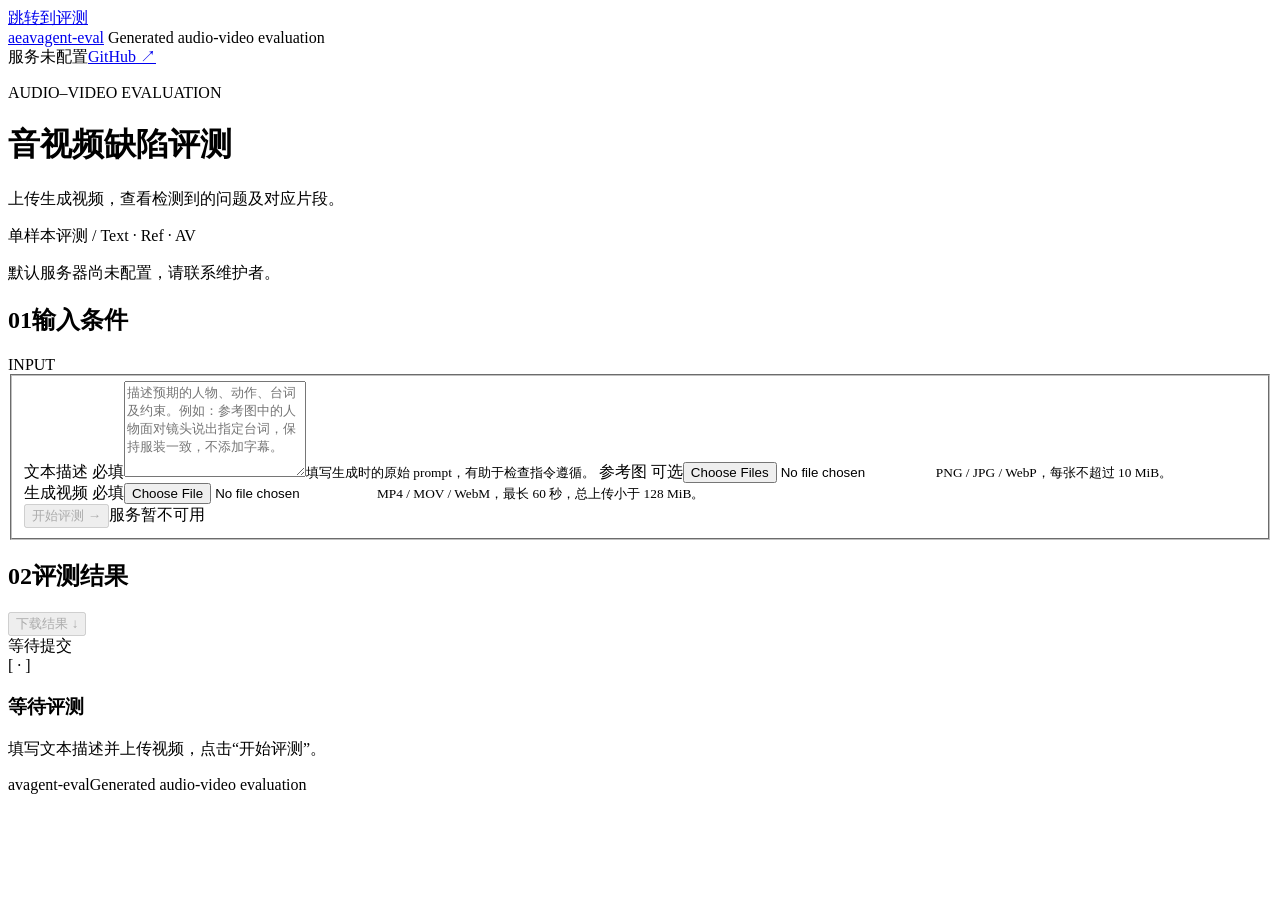
==== web_app/index.html @ 3fe58342 "Remove reference-image count limit and preserve upload order" ====
<!doctype html>
<html lang="zh-CN">
<head>
  <meta charset="utf-8">
  <meta name="viewport" content="width=device-width, initial-scale=1">
  <meta name="description" content="avagent-eval — 上传生成视频、文本描述与参考图，检测音视频问题并定位到对应片段。">
  <meta name="referrer" content="no-referrer">
  <title>avagent-eval · 音视频缺陷评测</title>
  <link rel="icon" href="icon.svg" type="image/svg+xml">
  <link rel="stylesheet" href="styles.css?v=20260910-align">
  <script src="config.js?v=20260910-evaluate" defer></script>
  <script src="job-events.js?v=20260910-evaluate" defer></script>
  <script src="app.js?v=b74d552eb9b5" defer></script>
</head>
<body>
  <a class="skip" href="#main">跳转到评测</a>
  <header class="topbar">
    <a class="brand" href="./"><span class="brand-mark" aria-hidden="true">ae</span>avagent<span>-eval</span></a>
    <span class="header-caption">Generated audio-video evaluation</span>
    <div class="header-links"><span id="connection-status" class="status">正在连接…</span><a href="https://github.com/XuanhaoChang/AVagent-Eval" target="_blank" rel="noopener noreferrer">GitHub ↗</a></div>
  </header>
  <main id="main">
    <div class="page-heading"><div><p class="eyebrow">AUDIO–VIDEO EVALUATION</p><h1>音视频缺陷评测</h1><p>上传生成视频，查看检测到的问题及对应片段。</p></div><span class="mode-label">单样本评测 <span>/</span> Text · Ref · AV</span></div>
    <p id="notice" class="notice" role="status" aria-live="polite" hidden></p>
    <button id="retry-connection" class="text-button connection-retry" type="button" hidden>重试连接</button>
    <div class="workspace">
      <section class="panel inputs" aria-labelledby="input-title">
        <div class="panel-heading"><h2 id="input-title"><span class="section-number">01</span>输入条件</h2><span class="muted">INPUT</span></div>
        <form id="evaluation-form">
          <fieldset id="input-fields">
            <label class="field">文本描述 <span class="required">必填</span><textarea id="prompt" name="prompt" rows="6" maxlength="10000" required placeholder="描述预期的人物、动作、台词及约束。例如：参考图中的人物面对镜头说出指定台词，保持服装一致，不添加字幕。"></textarea><small>填写生成时的原始 prompt，有助于检查指令遵循。</small></label>
            <label class="field">参考图 <span class="optional">可选</span><input id="references" name="references" type="file" accept="image/png,image/jpeg,image/webp" multiple><small>PNG / JPG / WebP，每张不超过 10 MiB。</small></label>
            <div id="reference-previews" class="reference-previews" aria-label="已选参考图"></div>
            <label class="field">生成视频 <span class="required">必填</span><input id="video-input" name="video" type="file" accept="video/mp4,video/quicktime,video/webm" required><small>MP4 / MOV / WebM，最长 60 秒，总上传小于 <span id="upload-limit">128</span> MiB。</small></label>
            <figure id="video-figure" hidden><video id="video-preview" controls preload="metadata" playsinline></video><figcaption id="video-caption"></figcaption></figure>
            <div class="submit-row"><button id="run" class="primary" type="submit" disabled>开始评测 <span aria-hidden="true">→</span></button><span id="submit-hint">正在连接服务…</span></div>
          </fieldset>
        </form>
      </section>
      <section class="panel output" aria-labelledby="output-title">
        <div class="panel-heading"><h2 id="output-title"><span class="section-number">02</span>评测结果</h2><div class="result-actions"><button id="cancel" class="text-button" hidden>停止评测</button><button id="download" class="text-button" disabled>下载结果 ↓</button></div></div>
        <div class="run-line"><span id="job-status" class="status">等待提交</span></div>
        <div id="job-updates" class="run-line" hidden><span id="event-status" class="muted" role="status" aria-live="polite"></span><button id="refresh-job" class="text-button" disabled>刷新结果 ↻</button></div>
        <div id="result-metrics" class="metrics" aria-label="本次评测结果" hidden><div><span>检测到的问题</span><strong id="metric-issues">—</strong></div><div><span>评测用时</span><strong id="metric-time">—<small> s</small></strong></div></div>
        <div id="empty-results" class="empty-results"><div class="empty-symbol" aria-hidden="true">[ · ]</div><h3>等待评测</h3><p>填写文本描述并上传视频，点击“开始评测”。</p></div>
        <div id="report" hidden>
          <div class="subheading"><h3>问题明细</h3></div>
          <p id="report-notice" class="result-note" role="status" hidden></p>
          <p id="no-issues" class="empty-note" hidden>本次未检测到问题。</p>
          <div id="issue-list" class="issue-list"></div>
        </div>
      </section>
    </div>
    <footer><span>avagent-eval</span><span>Generated audio-video evaluation</span></footer>
  </main>
</body>
</html>
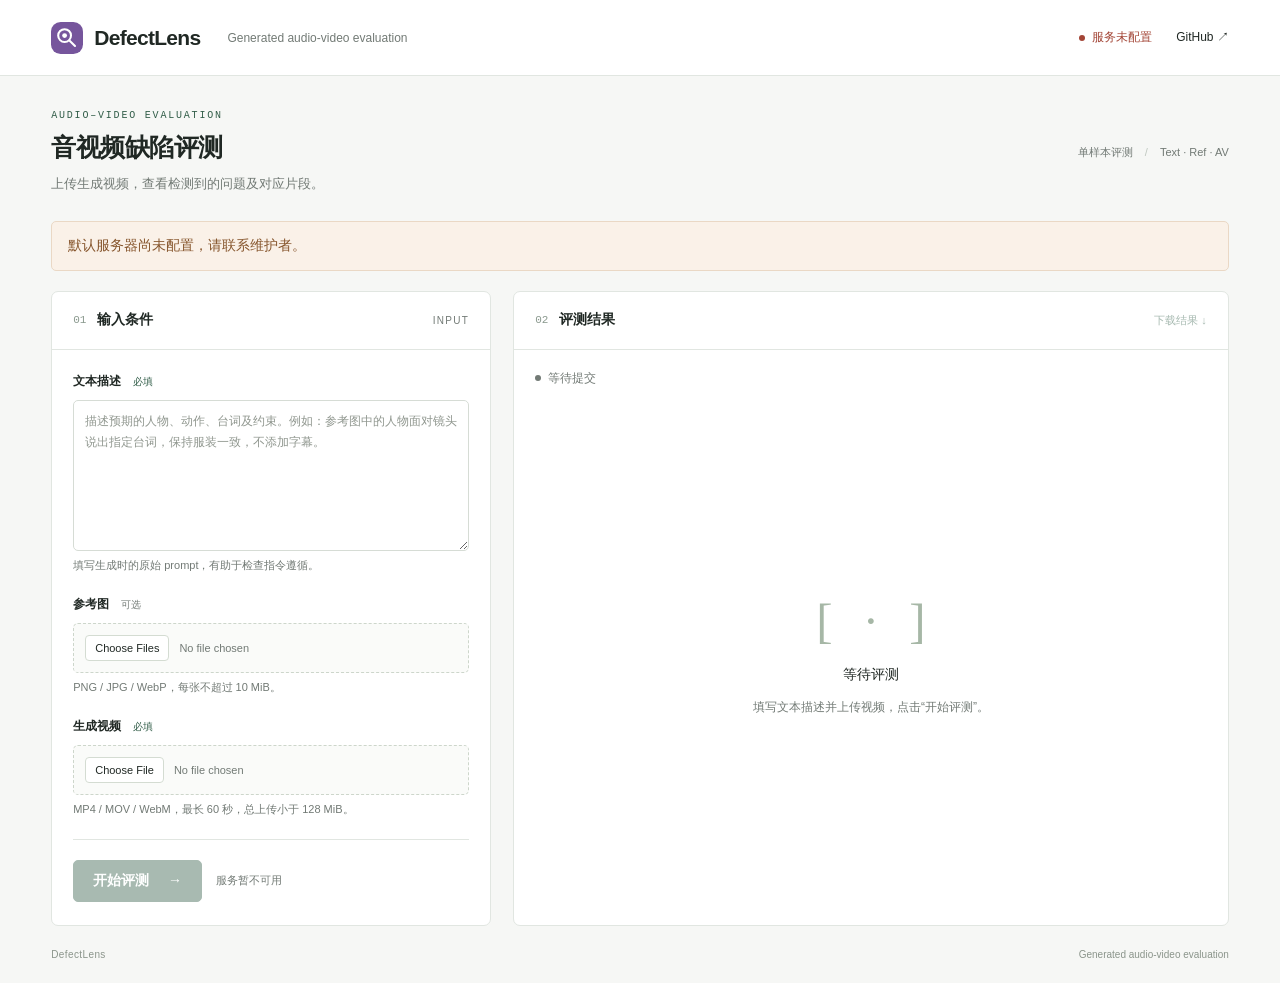
==== commit 0a5daec0: "Use DefectLens branding throughout the evaluation interface" ====
--- a/web_app/index.html
+++ b/web_app/index.html
@@ -3,21 +3,21 @@
 <head>
   <meta charset="utf-8">
   <meta name="viewport" content="width=device-width, initial-scale=1">
-  <meta name="description" content="avagent-eval — 上传生成视频、文本描述与参考图，检测音视频问题并定位到对应片段。">
+  <meta name="description" content="DefectLens — 上传生成视频、文本描述与参考图，检测音视频问题并定位到对应片段。">
   <meta name="referrer" content="no-referrer">
-  <title>avagent-eval · 音视频缺陷评测</title>
-  <link rel="icon" href="icon.svg" type="image/svg+xml">
-  <link rel="stylesheet" href="styles.css?v=20260910-align">
+  <title>DefectLens · 音视频缺陷评测</title>
+  <link rel="icon" href="icon.svg?v=3567f2b70604" type="image/svg+xml">
+  <link rel="stylesheet" href="styles.css?v=9e8f562aadf0">
   <script src="config.js?v=20260910-evaluate" defer></script>
   <script src="job-events.js?v=20260910-evaluate" defer></script>
-  <script src="app.js?v=b74d552eb9b5" defer></script>
+  <script src="app.js?v=562f30c2d0cd" defer></script>
 </head>
 <body>
   <a class="skip" href="#main">跳转到评测</a>
   <header class="topbar">
-    <a class="brand" href="./"><span class="brand-mark" aria-hidden="true">ae</span>avagent<span>-eval</span></a>
+    <a class="brand" href="./"><img class="brand-mark" src="icon.svg?v=3567f2b70604" alt="" aria-hidden="true">DefectLens</a>
     <span class="header-caption">Generated audio-video evaluation</span>
-    <div class="header-links"><span id="connection-status" class="status">正在连接…</span><a href="https://github.com/XuanhaoChang/AVagent-Eval" target="_blank" rel="noopener noreferrer">GitHub ↗</a></div>
+    <div class="header-links"><span id="connection-status" class="status">正在连接…</span><a href="https://github.com/XuanhaoChang/DefectLens" target="_blank" rel="noopener noreferrer">GitHub ↗</a></div>
   </header>
   <main id="main">
     <div class="page-heading"><div><p class="eyebrow">AUDIO–VIDEO EVALUATION</p><h1>音视频缺陷评测</h1><p>上传生成视频，查看检测到的问题及对应片段。</p></div><span class="mode-label">单样本评测 <span>/</span> Text · Ref · AV</span></div>
@@ -51,7 +51,7 @@
         </div>
       </section>
     </div>
-    <footer><span>avagent-eval</span><span>Generated audio-video evaluation</span></footer>
+    <footer><span>DefectLens</span><span>Generated audio-video evaluation</span></footer>
   </main>
 </body>
 </html>
--- a/web_app/styles.css
+++ b/web_app/styles.css
@@ -0,0 +1,24 @@
+:root{--ink:#202824;--muted:#727a75;--line:#e1e6e1;--paper:#fff;--background:#f6f7f5;--accent:#315d48;--wash:#eaf1eb;--warning:#a56039;--radius:7px;color-scheme:light;font-family:"IBM Plex Sans","Noto Sans CJK SC","Microsoft YaHei",sans-serif;font-size:14px;color:var(--ink);background:var(--background)}
+*{box-sizing:border-box}body{margin:0}button,input,textarea{font:inherit}a{color:inherit;text-decoration:none}button,a,input,textarea,summary{outline-offset:4px}button{cursor:pointer;border:1px solid #cfd7cf;border-radius:5px;padding:10px 16px;background:white;color:var(--ink);font-weight:600}button:hover:not(:disabled){border-color:var(--accent);background:#f0f4ef}button:disabled{cursor:not-allowed;opacity:.42}button:focus-visible,input:focus-visible,textarea:focus-visible,a:focus-visible,summary:focus-visible{outline:2px solid var(--accent)}[hidden]{display:none!important}.skip{position:fixed;left:12px;top:-60px;background:white;padding:12px;z-index:5}.skip:focus{top:12px}
+.topbar{height:76px;border-bottom:1px solid var(--line);display:flex;align-items:center;gap:27px;padding:0 4vw;background:var(--paper)}.brand{display:flex;align-items:center;font-size:21px;font-weight:650;letter-spacing:-.7px;white-space:nowrap}.brand>span:last-child{font-weight:400;color:var(--muted)}.brand-mark{display:grid;place-items:center;width:32px;height:32px;margin-right:11px;background:transparent;color:white;border-radius:4px;font-family:Georgia,serif;font-style:italic;font-size:23px;font-weight:400}.header-caption{font-size:12px;color:var(--muted)}.header-links{margin-left:auto;display:flex;align-items:center;gap:24px;font-size:12px}.status{display:inline-flex;align-items:center;gap:7px;color:var(--muted);font-size:12px;white-space:nowrap}.status:before{content:"";width:6px;height:6px;border-radius:50%;background:currentColor}.status.good{color:var(--accent)}.status.bad{color:#a34536}.status.busy{color:#8b6a2e}
+main{max-width:1424px;margin:auto;padding:34px 4vw 20px}.page-heading{display:flex;justify-content:space-between;gap:20px;align-items:center;margin-bottom:26px}.eyebrow{font-family:"IBM Plex Mono",Consolas,monospace;font-size:10px;letter-spacing:1.8px;color:var(--accent);margin:0 0 10px}h1{font-weight:600;font-size:25px;letter-spacing:-.5px;margin:0 0 9px}.page-heading p:last-child{font-size:13px;color:var(--muted);margin:0;line-height:1.7}.mode-label{font-size:11px;color:var(--muted);white-space:nowrap}.mode-label span{margin:0 9px;color:#bfc7bf}
+.connection{border:1px solid var(--line);border-radius:var(--radius);background:#f0f3ef;margin-bottom:23px;padding:0 19px}.connection summary{cursor:pointer;padding:13px 0;font-size:12px;font-weight:600}.connection summary span{font-weight:400;color:var(--muted);margin-left:12px;font-size:11px}.connection-form{display:grid;grid-template-columns:1fr 1fr auto;align-items:start;gap:18px;padding:4px 0}.connection-form label{font-size:11px;display:block}.connection-form button{margin-top:21px}.connection input{margin:7px 0 0}.hint{font-size:11px;line-height:1.7;color:var(--muted);margin:11px 0 15px}small{font-size:11px;color:var(--muted);line-height:1.6}label small{display:block;margin-top:6px}.notice{background:#faf1e8;color:#86552c;border:1px solid #ead8c5;border-radius:5px;padding:12px 16px;margin-bottom:20px;white-space:pre-wrap;overflow-wrap:anywhere;line-height:1.7}
+.workspace{display:grid;grid-template-columns:minmax(300px,.83fr) minmax(0,1.35fr);gap:22px;align-items:start}.panel{background:var(--paper);border:1px solid var(--line);border-radius:var(--radius);overflow:hidden}.panel-heading{height:58px;padding:0 21px;display:flex;align-items:center;justify-content:space-between;gap:12px;border-bottom:1px solid var(--line)}h2{font-size:14px;font-weight:600;margin:0;display:flex;align-items:center;gap:11px}.section-number{font-family:Consolas,monospace;font-size:11px;font-weight:400;color:#8a998e}.muted{color:var(--muted);font-size:10px}.panel-heading>.muted{letter-spacing:1.3px}fieldset{border:0;margin:0;padding:23px 21px}.field{display:block;font-size:12px;font-weight:600;margin-bottom:21px}.field small{font-weight:400}.required,.optional{font-size:10px;font-weight:400;margin-left:8px;color:var(--muted)}.required{color:var(--accent)}input:not([type=file]),textarea{display:block;width:100%;padding:10px 11px;background:white;border:1px solid #d6dcd5;border-radius:5px;color:var(--ink)}textarea{margin-top:10px;resize:vertical;line-height:1.8;min-height:146px;font-size:12px;font-weight:400}textarea::placeholder,input::placeholder{color:#90978f}input[type=file]{display:block;width:100%;margin-top:10px;border:1px dashed #cdd6cb;border-radius:5px;padding:11px;font-size:11px;font-weight:400;color:var(--muted);background:#fafbf9}input::file-selector-button{font:inherit;background:white;border:1px solid #d4dcd2;border-radius:4px;padding:6px 9px;margin-right:10px;color:var(--ink);cursor:pointer}.reference-previews{display:flex;gap:8px;flex-wrap:wrap}.reference-previews:empty{display:none}.reference-previews img{width:60px;height:60px;object-fit:contain;border:1px solid var(--line);border-radius:4px;margin-bottom:18px;background:#f6f7f5}figure{margin:0 0 20px}video{display:block;width:100%;max-height:240px;background:#151b17;border-radius:5px}figcaption{font-size:10px;color:var(--muted);margin-top:7px;overflow-wrap:anywhere}.submit-row{border-top:1px solid var(--line);padding-top:20px;display:flex;align-items:center;gap:14px}.primary{background:var(--accent);border-color:var(--accent);color:white;padding:11px 19px;white-space:nowrap}.primary:hover:not(:disabled){background:#244b38;color:white}.primary span{margin-left:15px}.submit-row>span{color:var(--muted);font-size:11px;line-height:1.6}.text-button{border:0;padding:5px 0;background:transparent;font-weight:400;font-size:11px;color:var(--accent);white-space:nowrap}.text-button:hover:not(:disabled){background:transparent;text-decoration:underline}.result-actions{display:flex;gap:17px}
+.run-line{padding:20px 21px 0;display:flex;align-items:center;justify-content:space-between;gap:10px}.mono{font-family:"IBM Plex Mono",Consolas,monospace;color:var(--muted);font-size:10px}.metrics{display:grid;grid-template-columns:1fr 1fr 1fr;padding:23px 0 25px;margin:0 21px;border-bottom:1px solid var(--line)}.metrics>div{padding-left:20px;border-left:1px solid var(--line)}.metrics>div:first-child{padding-left:0;border-left:0}.metrics span{font-size:11px;color:var(--muted);display:block;margin-bottom:10px}.metrics strong{font-family:"IBM Plex Mono",Consolas,monospace;font-size:29px;font-weight:400;letter-spacing:-1px}.metrics strong small{font-family:inherit;font-size:12px;letter-spacing:0}.empty-results{min-height:330px;display:flex;flex-direction:column;align-items:center;justify-content:center;padding:30px 20px;text-align:center}.empty-symbol{font-family:Georgia,serif;font-size:49px;color:#a6b7a6;letter-spacing:10px;padding-left:10px;margin-bottom:17px}.empty-results h3{font-size:14px;font-weight:500;margin:0 0 12px}.empty-results p{font-size:12px;line-height:1.95;color:var(--muted);margin:0}.empty-results>span{margin-top:20px;font-size:10px;color:#899087}.legend{display:flex;gap:19px;border-top:1px solid var(--line);padding:14px 21px;background:#fcfdfb;font-size:10px;color:var(--muted)}.legend span{display:flex;align-items:center;gap:6px}.legend-dot{display:inline-block;width:6px;height:6px;border-radius:50%}.detected{background:#b8744e}.clear{background:#5f806b}.unknown{background:#a2a8a0}
+#report{padding:0 21px 21px}.subheading{display:flex;justify-content:space-between;align-items:center;gap:12px;margin:23px 0 14px}.subheading h3{font-size:12px;font-weight:600;margin:0}.issue{border:1px solid var(--line);border-left:3px solid #b8744e;border-radius:4px;padding:13px 14px;margin-bottom:10px;overflow-wrap:anywhere}.issue-top{display:flex;gap:12px;justify-content:space-between;align-items:start}.issue h4{font-size:12px;line-height:1.7;margin:0;font-weight:600}.issue p{font-size:12px;line-height:1.8;margin:7px 0;color:#525e54;white-space:pre-wrap}.issue .issue-location{font-family:Consolas,monospace;color:var(--muted);font-size:10px;margin-bottom:0;line-height:1.8}.issue-confidence{font-size:10px;white-space:nowrap;color:var(--muted);padding-top:3px}.check-list{border-top:1px solid var(--line)}.check-row{border-bottom:1px solid var(--line);padding:11px 0}.check-row summary{display:flex;align-items:center;justify-content:space-between;gap:12px;cursor:pointer;font-size:11px;list-style:none}.check-row summary>span:first-child:before{content:"+";font-family:Consolas,monospace;color:#9ba69b;margin-right:8px}.check-row[open] summary>span:first-child:before{content:"−"}.check-label{font-size:10px;padding:3px 6px;border-radius:3px;white-space:nowrap}.check-label.detected{background:#f7ede5;color:#996240}.check-label.not_detected{background:#edf3ed;color:#55725d}.check-label.not_evaluable{background:#f0f1ee;color:#7a8175}.check-row p{font-size:11px;line-height:1.8;color:var(--muted);padding-left:15px;margin:10px 0 2px;white-space:pre-wrap;overflow-wrap:anywhere}.report-details{margin-top:19px;font-size:11px;color:var(--muted);line-height:1.8}.report-details summary{cursor:pointer}.report-details pre{white-space:pre-wrap;overflow-wrap:anywhere;font-size:10px}.empty-note{padding:8px 0;color:var(--muted);font-size:12px;line-height:1.8}
+.history{margin-top:24px}.history h2{font-size:12px}#history-list{padding:0 21px}.history-row{display:grid;grid-template-columns:105px minmax(0,1fr) 110px auto 145px;gap:16px;align-items:center;padding:15px 0;border-bottom:1px solid var(--line);font-size:11px}.history-row:last-child{border-bottom:0}.history-file{overflow:hidden;text-overflow:ellipsis;white-space:nowrap}.history-row time{font-size:10px;color:var(--muted)}footer{display:flex;justify-content:space-between;padding:23px 0 3px;color:#8b958b;font-size:10px}footer>span:first-child{letter-spacing:.4px}
+@media(min-width:1600px){main{padding-left:20px;padding-right:20px}.topbar{padding-left:max(4vw,calc((100vw - 1384px)/2));padding-right:max(4vw,calc((100vw - 1384px)/2))}}
+@media(max-width:960px){.header-caption,.mode-label{display:none}.workspace{grid-template-columns:1fr 1.2fr;gap:15px}.connection-form{grid-template-columns:1fr 1fr}.connection-form button{margin:0;justify-self:start}.connection summary span{display:none}.subheading>.muted{max-width:100px;text-align:right;line-height:1.6}.metrics strong{font-size:25px}.metrics>div{padding-left:11px}}
+@media(max-width:720px){.topbar{height:64px;padding:0 20px}.brand{font-size:19px}.header-links{gap:13px}.header-links .status{font-size:10px}main{padding:26px 17px 15px}.page-heading{margin-bottom:22px}h1{font-size:22px}.workspace{grid-template-columns:1fr;gap:20px}.connection-form{grid-template-columns:1fr;gap:13px}.connection-form button{margin-top:0}.panel-heading{padding:0 17px}fieldset{padding:20px 17px}.empty-results{min-height:260px}.history-row{grid-template-columns:1fr auto;gap:9px}.history-row time{grid-column:1;grid-row:2}.history-row button{grid-column:2;grid-row:2}.history-row .mono{display:none}.legend{gap:14px}footer{gap:16px;line-height:1.7}.connection{padding:0 14px}}
+.connection-retry{margin:0 0 20px}
+.metrics{grid-template-columns:repeat(2,minmax(0,1fr))}.result-note{font-size:12px;line-height:1.8;color:#86552c;background:#faf6ef;border-radius:4px;padding:10px 13px;white-space:pre-wrap;overflow-wrap:anywhere}
+@media(max-width:640px){.connection-form{grid-template-columns:1fr}.connection-form button{margin-top:0;justify-self:start}}
+@media(prefers-reduced-motion:no-preference){button{transition:background .15s,border-color .15s}.status.busy:before{animation:pulse 1.5s infinite}@keyframes pulse{50%{opacity:.25}}}
+
+/* Align the columns without changing their original dimensions. */
+@media(min-width:721px){
+  .workspace{align-items:stretch}
+  .output{display:flex;flex-direction:column}
+  .output>.panel-heading{flex-shrink:0}
+  .empty-results{flex:1}
+}
